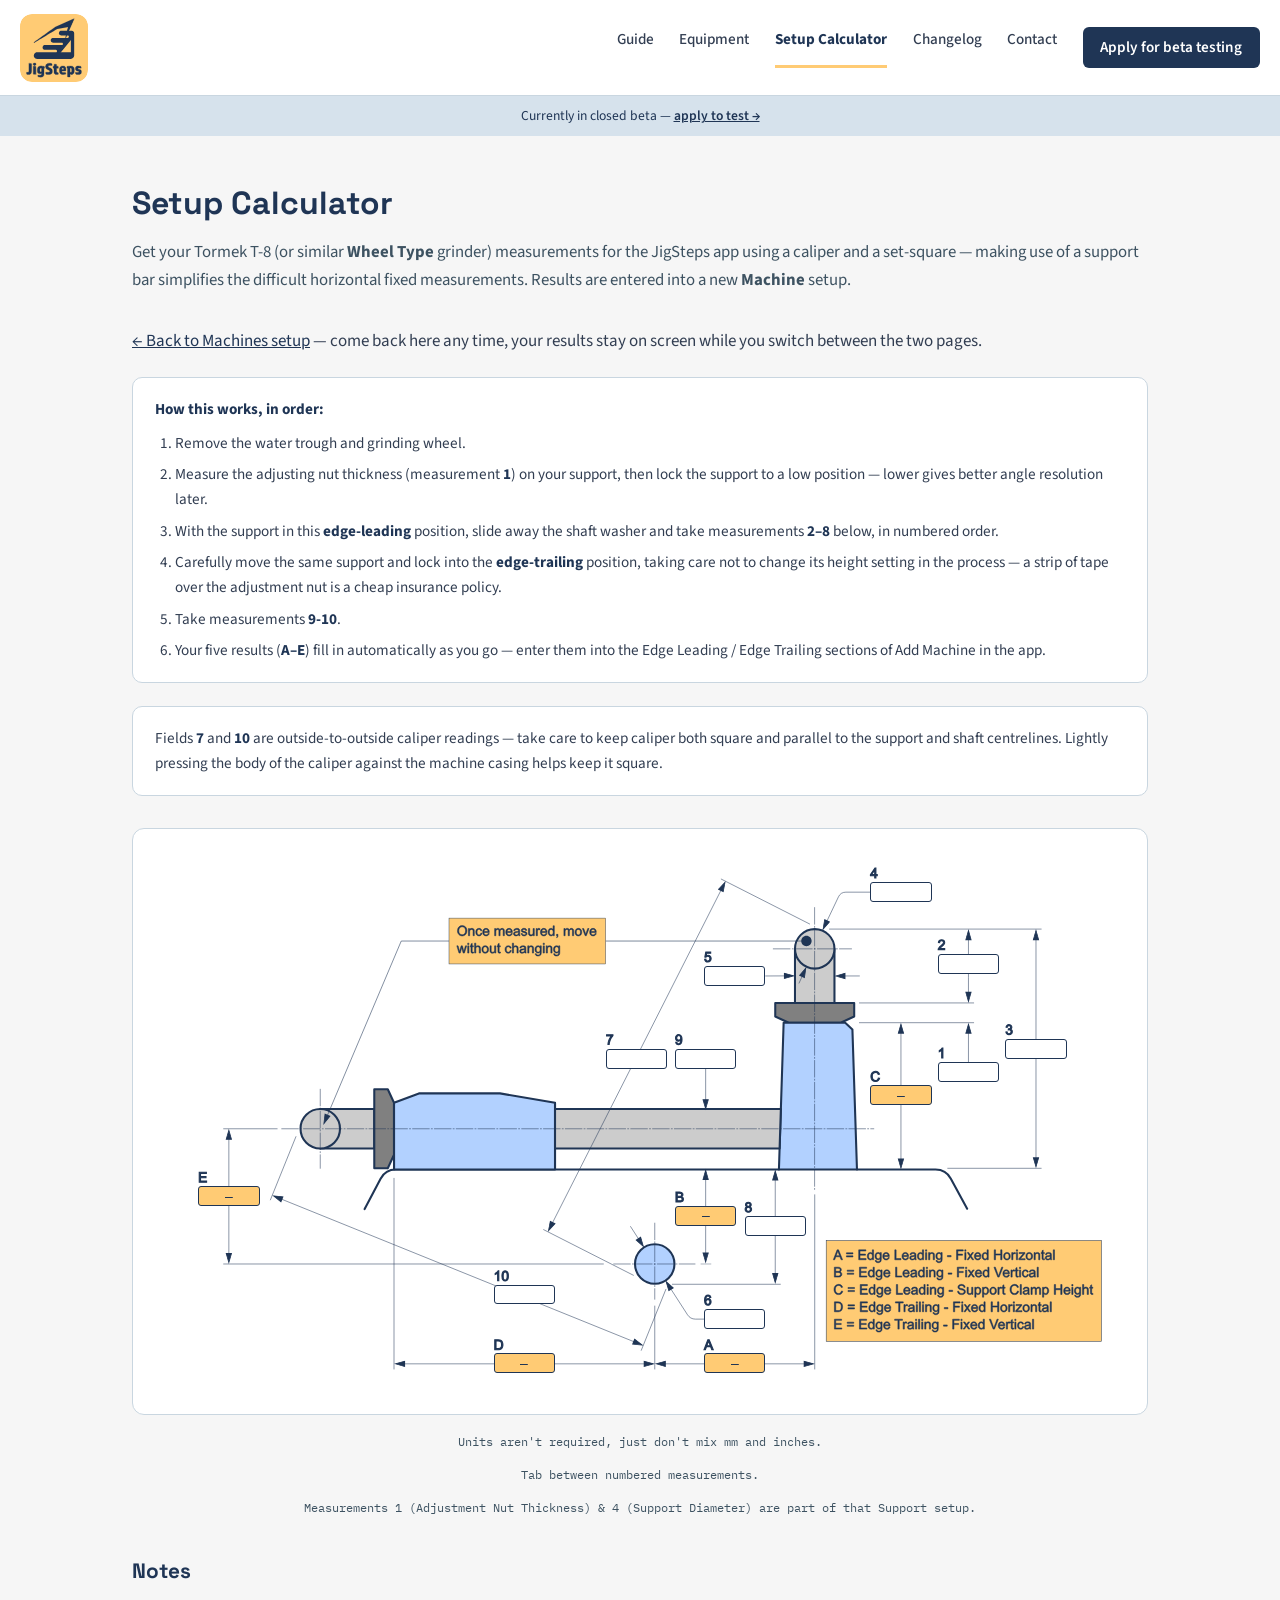
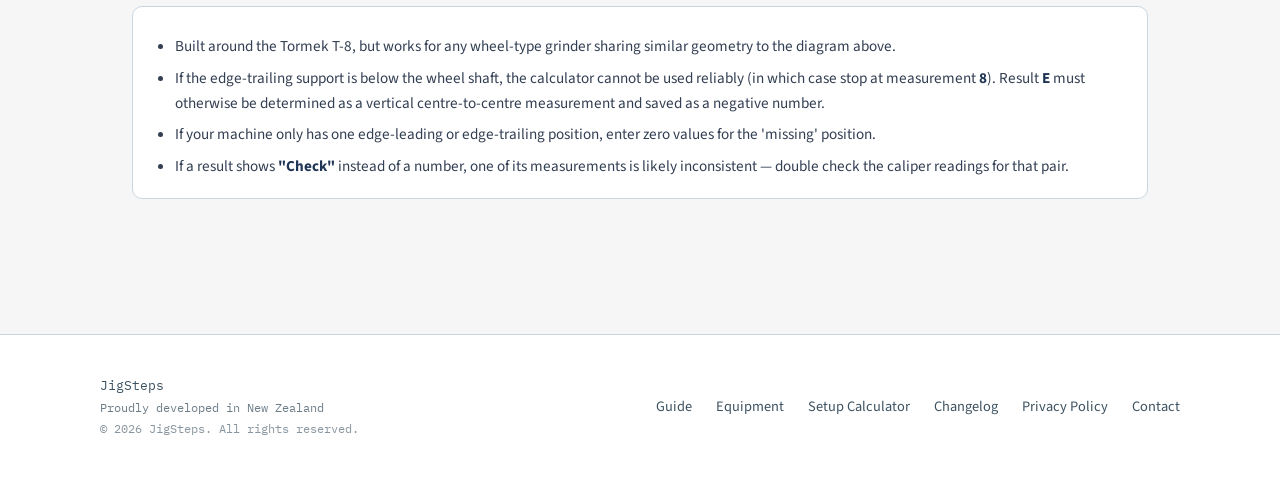
==== calculator.html @ f4c78ab4 "Add files via upload Updated files" ====
<!DOCTYPE html>
<html lang="en">
<head>
<meta charset="UTF-8">
<meta name="viewport" content="width=device-width, initial-scale=1.0">
<title>Setup Calculator — JigSteps</title>
<meta name="description" content="Measure your T-8 or similar grinder once with a caliper, and get exact Add Machine values for JigSteps — no awkward horizontal measurements needed.">
<meta property="og:title" content="Setup Calculator — JigSteps">
<meta property="og:description" content="Measure your T-8 or similar grinder once with a caliper, and get exact Add Machine values for JigSteps — no awkward horizontal measurements needed.">
<meta property="og:image" content="https://jigsteps.app/assets/Logo_Final_Full.svg">
<meta property="og:url" content="https://jigsteps.app/calculator.html">
<meta property="og:type" content="website">
<link rel="preconnect" href="https://fonts.googleapis.com">
<link rel="preconnect" href="https://fonts.gstatic.com" crossorigin>
<link href="https://fonts.googleapis.com/css2?family=Space+Grotesk:wght@500;600;700&family=Source+Sans+3:wght@400;500;600&family=IBM+Plex+Mono:wght@500;600&display=swap" rel="stylesheet">
<style>

  /* ============ TOKENS (matches Home/Guide/Privacy/Changelog/Contact — locked) ============ */
  :root{
    --amber: #FFCB74;
    --navy: #1F3555;
    --paleblue: #D6E2EC;
    --bg: #F6F6F6;
    --ink: #323E52;
    --muted: #3D5261;
    --white: #FFFFFF;
    --line: #C9D6E0;
    --warn-bg: #F7C9C9;
    --warn-ink: #7A1F1F;

    --font-display: 'Space Grotesk', sans-serif;
    --font-body: 'Source Sans 3', sans-serif;
    --font-mono: 'IBM Plex Mono', monospace;

    --measure: 42rem;
  }

  *{ box-sizing: border-box; }
  body{
    margin:0;
    background: var(--bg);
    color: var(--ink);
    font-family: var(--font-body);
    font-size: 17px;
    line-height: 1.65;
    min-height: 100vh;
    display: flex;
    flex-direction: column;
  }

  h1,h2{ font-family: var(--font-display); color: var(--navy); line-height: 1.2; margin: 0; }
  a{ color: var(--navy); }
  img{ max-width:100%; display:block; }

  /* ============ TOP BAR — same shell as Home/Guide/Privacy/Changelog/Contact ============ */
  .topbar{
    position: sticky; top:0; z-index: 20;
    display:flex; align-items:center; gap:.75rem;
    background: var(--white);
    border-bottom: 1px solid var(--line);
    padding: .85rem 1.25rem;
  }
  .logo-mark{ width:68px; height:68px; border-radius:12px; flex: none; display:block; }
  .topbar nav{ margin-left:auto; display:flex; gap:1.6rem; }
  .topbar nav a{ text-decoration:none; color: var(--ink); font-size:.95rem; font-weight:500; }
  .topbar nav a:hover{ color: var(--navy); }

  .topbar nav a.active {
    color: var(--navy);
    font-weight: 700;
    box-shadow: inset 0 -3px 0 var(--amber);
}
  .topbar nav a.cta{
    background: var(--navy); color: var(--white); padding:.5rem 1.1rem;
    border-radius: 6px; font-weight:600;
  }
  @media (max-width:700px){ .topbar nav a:not(.cta){ display:none; } }

  /* ============ BETA STRIP — present site-wide during closed testing ============ */
  .beta-strip{ background: var(--paleblue); color: var(--navy); text-align:center; font-size:.85rem; padding:.55rem 1rem; }
  .beta-strip a{ color: var(--navy); font-weight:600; }

  main{ max-width: 1080px; margin: 0 auto; padding: 3rem 2rem 5rem; flex: 1 0 auto; width: 100%; }

  h1{ font-size: 2rem; margin-bottom: .6rem; }
  .lede{ color: var(--muted); font-size:1.05rem; margin-bottom: 2rem; }

  h2{ font-size: 1.3rem; margin: 2.6rem 0 1rem; }

  .callout{
    background: var(--white); border: 1px solid var(--line);
    border-radius: 10px; padding: 1.2rem 1.4rem; font-size:.95rem; margin: 1.4rem 0;
  }
  .callout strong{ color: var(--navy); }
  .callout ol, .callout ul{ margin: .5rem 0 0; padding-left: 1.2rem; }
  .callout li{ margin-bottom: .4rem; }
  .callout li:last-child{ margin-bottom: 0; }

  /* ============ CALCULATOR DIAGRAM ============ */
  .calc-wrap{
    overflow-x: auto;
    margin: 2rem 0 1rem;
    padding-bottom: .6rem;
    background: var(--white);
    border: 1px solid var(--line);
    border-radius: 12px;
    padding: 1.25rem;
  }
  .calc-diagram{
    position: relative;
    min-width: 880px;
    width: 100%;
    aspect-ratio: 937.6 / 524;
  }
  .calc-diagram img{
    width: 100%; height: 100%;
    display: block;
    user-select: none;
    -webkit-user-drag: none;
    pointer-events: none;
  }
  .calc-field{
    position: absolute;
    box-sizing: border-box;
    border-radius: 3px;
    font-family: var(--font-mono);
    font-size: .8rem;
    text-align: center;
    padding: 0;
  }
  input.calc-field{
    background: var(--white);
    border: 1.3px solid var(--navy);
    color: var(--ink);
  }
  input.calc-field:focus{
    outline: 2px solid var(--amber);
    outline-offset: 1px;
  }
  .calc-field.output{
    background: var(--amber);
    border: 1.3px solid var(--navy);
    color: var(--navy);
    font-weight: 600;
    display: flex;
    align-items: center;
    justify-content: center;
    cursor: default;
  }
  .calc-field.output.warn{
    background: var(--warn-bg);
    color: var(--warn-ink);
    font-size: .68rem;
  }
  .calc-hint{
    font-family: var(--font-mono); font-size:.78rem; color: var(--muted);
    text-align:center; margin-top: .4rem;
  }

  .results-table{
    max-width: var(--measure);
    background: var(--white); border: 1px solid var(--line); border-radius: 12px;
    padding: 1.4rem 1.6rem; margin: 1.4rem 0; font-size: .95rem;
  }
  .results-table table{ width:100%; border-collapse: collapse; }
  .results-table td{ padding: .4rem 0; border-bottom: 1px solid var(--line); }
  .results-table tr:last-child td{ border-bottom: none; }
  .results-table td:first-child{ font-family: var(--font-mono); color: var(--navy); font-weight:600; width: 2rem; }
  .results-table td:last-child{ color: var(--muted); text-align:right; }

  footer{
    border-top: 1px solid var(--line); background: var(--white);
    padding: 2.5rem 2rem; margin-top: 2rem;
  }
  .footer-inner{
    max-width: 1080px; margin: 0 auto; display:flex; justify-content:space-between;
    align-items:center; flex-wrap:wrap; gap: 1rem;
  }
  .footer-links{ display:flex; gap: 1.5rem; }
  .footer-links a{ text-decoration:none; color: var(--muted); font-size:.9rem; }
  .footer-links a:hover{ color: var(--navy); }
  .footer-brand{ font-family: var(--font-mono); font-size:.8rem; color: var(--muted); }
  .footer-tagline{ font-family: var(--font-mono); font-size:.72rem; color: var(--muted); opacity:.75; margin-top:.15rem; }
  .footer-copyright{ font-family: var(--font-mono); font-size:.72rem; color: var(--muted); opacity:.6; margin-top:.15rem; }

</style>
</head>
<body>

<div class="topbar">
  <a href="index.html" style="display:flex; align-items:center; text-decoration:none;">
    <img class="logo-mark" src="assets/Logo_Final_Full.svg" alt="JigSteps logo">
  </a>
  <nav>
    <a href="guide.html">Guide</a>
    <a href="equipment.html">Equipment</a>
    <a href="calculator.html" class="active" aria-current="page">Setup Calculator</a>
    <a href="changelog.html">Changelog</a>
    <a href="contact.html">Contact</a>
    <a href="index.html#beta-apply" class="cta">Apply for beta testing</a>
  </nav>
</div>
<div class="beta-strip">Currently in closed beta — <a href="index.html#beta-apply">apply to test →</a></div>

<main>

  <h1>Setup Calculator</h1>
  <p class="lede">Get your Tormek T-8 (or similar <strong>Wheel Type</strong> grinder) measurements for the JigSteps app using a caliper and a set-square — making use of a support bar simplifies the difficult horizontal fixed measurements. Results are entered into a new <strong>Machine</strong> setup.</p>

  <p><a href="equipment.html#equip-machines">← Back to Machines setup</a> — come back here any time, your results stay on screen while you switch between the two pages.</p>

  <div class="callout">
    <strong>How this works, in order:</strong>
    <ol>
      <li>Remove the water trough and grinding wheel.</li>
      <li>Measure the adjusting nut thickness (measurement <strong>1</strong>) on your support, then lock the support to a low position — lower gives better angle resolution later.</li>
      <li>With the support in this <strong>edge-leading</strong> position, slide away the shaft washer and take measurements <strong>2–8</strong> below, in numbered order.</li>
      <li>Carefully move the same support and lock into the <strong>edge-trailing</strong> position, taking care not to change its height setting in the process — a strip of tape over the adjustment nut is a cheap insurance policy.</li>
      <li>Take measurements <strong>9-10</strong>.</li>
      <li>Your five results (<strong>A–E</strong>) fill in automatically as you go — enter them into the Edge Leading / Edge Trailing sections of Add Machine in the app.</li>
    </ol>
  </div>

  <div class="callout">
    Fields <strong>7</strong> and <strong>10</strong> are outside-to-outside caliper readings — take care to keep caliper both square and parallel to the support and shaft centrelines. Lightly pressing the body of the caliper against the machine casing helps keep it square.
  </div>

  <div class="calc-wrap">
    <div class="calc-diagram" id="calcDiagram">
      <img src="assets/Calculator_1_T8_setup_diagram.svg" alt="T-8 setup calculator diagram, showing 10 numbered measurement points and 5 calculated results" draggable="false">
    </div>
  </div>
  <p class="calc-hint">Units aren't required, just don't mix mm and inches.</p>
  <p class="calc-hint">Tab between numbered measurements.</p>
  <p class="calc-hint">Measurements 1 (Adjustment Nut Thickness) & 4 (Support Diameter) are part of that Support setup.</P>

  <h2>Notes</h2>
  <div class="callout">
    <ul>
      <li>Built around the Tormek T-8, but works for any wheel-type grinder sharing similar geometry to the diagram above.</li>
      <li>If the edge-trailing support is below the wheel shaft, the calculator cannot be used reliably (in which case stop at measurement <strong>8</strong>). Result <strong>E</strong> must otherwise be determined as a vertical centre-to-centre measurement and saved as a negative number.</li>
      <li>If your machine only has one edge-leading or edge-trailing position, enter zero values for the 'missing' position.</li>
      <li>If a result shows <strong>"Check"</strong> instead of a number, one of its measurements is likely inconsistent — double check the caliper readings for that pair.</li>
    </ul>
  </div>

</main>

<footer>
  <div class="footer-inner">
    <div>
      <div class="footer-brand">JigSteps</div>
      <div class="footer-tagline">Proudly developed in New Zealand</div>
      <div class="footer-copyright">© 2026 JigSteps. All rights reserved.</div>
    </div>
    <div class="footer-links">
      <a href="guide.html">Guide</a>
      <a href="equipment.html">Equipment</a>
      <a href="calculator.html">Setup Calculator</a>
      <a href="changelog.html">Changelog</a>
      <a href="privacy.html">Privacy Policy</a>
      <a href="contact.html">Contact</a>
    </div>
  </div>
</footer>

<script>
(function(){
  // Percentage positions, derived from the source SVG's viewBox (937.6 x 524)
  var INPUT_POS = {
    '1':  { left:80.570, top:39.109, w:6.308, h:3.653 },
    '2':  { left:80.570, top:19.227, w:6.308, h:3.653 },
    '3':  { left:87.503, top:34.815, w:6.308, h:3.653 },
    '4':  { left:73.638, top: 6.094, w:6.308, h:3.653 },
    '5':  { left:56.573, top:21.469, w:6.308, h:3.653 },
    '6':  { left:56.573, top:84.434, w:6.308, h:3.653 },
    '7':  { left:46.499, top:36.641, w:6.308, h:3.653 },
    '8':  { left:60.733, top:67.401, w:6.308, h:3.653 },
    '9':  { left:53.587, top:36.646, w:6.308, h:3.653 },
    '10': { left:34.975, top:79.998, w:6.308, h:3.636 }
  };
  var OUTPUT_POS = {
    'A': { left:56.573, top:92.639, w:6.308, h:3.653 },
    'B': { left:53.587, top:65.540, w:6.308, h:3.653 },
    'C': { left:73.638, top:43.404, w:6.308, h:3.653 },
    'D': { left:34.975, top:92.639, w:6.308, h:3.653 },
    'E': { left: 4.632, top:61.915, w:6.308, h:3.653 }
  };
  var INPUT_LABELS = {
    '1':'Measurement 1',
    '2':'Measurement 2',
    '3':'Measurement 3',
    '4':'Measurement 4 — diameter of support top bar',
    '5':'Measurement 5 — diameter of support leg',
    '6':'Measurement 6 — diameter of grinding wheel shaft / spindle',
    '7':'Measurement 7 — outside-to-outside, shaft to support top bar, edge-leading position',
    '8':'Measurement 8 — top of machine to underside of shaft / spindle',
    '9':'Measurement 9 — top of machine to top of support leg, edge-trailing position',
    '10':'Measurement 10 — outside-to-outside, shaft to support top bar, edge-trailing position'
  };
  var OUTPUT_LABELS = {
    'A':'Result A — Edge Leading, Fixed Horizontal',
    'B':'Result B — Edge Leading, Fixed Vertical',
    'C':'Result C — Edge Leading, Support Clamp Height',
    'D':'Result D — Edge Trailing, Fixed Horizontal',
    'E':'Result E — Edge Trailing, Fixed Vertical'
  };

  var diagram = document.getElementById('calcDiagram');
  var inputEls = {};
  var outputEls = {};

  // Persist measurements across page navigation (e.g. hopping to Equipment
  // and back) so nothing typed here is lost. Same-device convenience only -
  // not tracking, nothing sent anywhere. Wrapped in try/catch since some
  // browsers (private/incognito modes) can throw on localStorage access.
  var STORAGE_PREFIX = 'jigsteps-t8-calc-';

  function loadSaved(key){
    try { return localStorage.getItem(STORAGE_PREFIX + key); }
    catch (e) { return null; }
  }

  function saveValue(key, value){
    try { localStorage.setItem(STORAGE_PREFIX + key, value); }
    catch (e) { /* ignore - storage unavailable, calculator still works */ }
  }

  function place(el, pos){
    el.style.left = pos.left + '%';
    el.style.top = pos.top + '%';
    el.style.width = pos.w + '%';
    el.style.height = pos.h + '%';
  }

  Object.keys(INPUT_POS).forEach(function(key){
    var el = document.createElement('input');
    el.type = 'text';
    el.inputMode = 'decimal';
    el.autocomplete = 'off';
    el.spellcheck = false;
    el.maxLength = 7;
    el.className = 'calc-field';
    el.setAttribute('aria-label', INPUT_LABELS[key]);
    el.title = INPUT_LABELS[key];
    place(el, INPUT_POS[key]);
    var saved = loadSaved(key);
    if (saved !== null) el.value = saved;
    el.addEventListener('input', function(){
      sanitize(el);
      saveValue(key, el.value);
      calculate();
    });
    diagram.appendChild(el);
    inputEls[key] = el;
  });

  Object.keys(OUTPUT_POS).forEach(function(key){
    var el = document.createElement('div');
    el.className = 'calc-field output';
    el.textContent = '—';
    el.setAttribute('role', 'status');
    el.setAttribute('aria-label', OUTPUT_LABELS[key]);
    el.title = OUTPUT_LABELS[key];
    place(el, OUTPUT_POS[key]);
    diagram.appendChild(el);
    outputEls[key] = el;
  });

  function sanitize(el){
    var v = el.value.replace(/[^0-9.]/g, '');
    var parts = v.split('.');
    if (parts.length > 2) v = parts[0] + '.' + parts.slice(1).join('');
    el.value = v;
  }

  function num(key){
    var v = parseFloat(inputEls[key].value);
    return isNaN(v) ? null : v;
  }

  function setOutput(key, value, warn){
    var el = outputEls[key];
    if (value === null || isNaN(value)){
      el.textContent = warn ? 'Check' : '—';
      el.classList.toggle('warn', !!warn);
    } else {
      el.textContent = value.toFixed(3);
      el.classList.remove('warn');
    }
  }

  function calculate(){
    var f = {};
    for (var i = 1; i <= 10; i++) f[i] = num(String(i));

    var C = (f[3] !== null && f[2] !== null && f[1] !== null) ? (f[3] - f[2] - f[1]) : null;
    setOutput('C', C);

    var B = (f[8] !== null && f[6] !== null) ? (f[8] - f[6] / 2) : null;
    setOutput('B', B);

    var E = (B !== null && f[9] !== null && f[5] !== null) ? (B + f[9] - f[5] / 2) : null;
    setOutput('E', E);

    var A = null, aWarn = false;
    if (f[7] !== null && f[4] !== null && f[6] !== null && B !== null && f[3] !== null){
      var t1 = f[7] - f[4] / 2 - f[6] / 2;
      var t2 = B + f[3] - f[4] / 2;
      var inside = t1 * t1 - t2 * t2;
      if (inside < 0){ A = null; aWarn = true; } else { A = Math.sqrt(inside); }
    }
    setOutput('A', A, aWarn);

    var D = null, dWarn = false;
    if (f[10] !== null && f[4] !== null && f[6] !== null && E !== null && f[2] !== null && f[1] !== null){
      var t3 = f[10] - f[4] / 2 - f[6] / 2;
      var inside2 = t3 * t3 - E * E;
      if (inside2 < 0){ D = null; dWarn = true; } else { D = Math.sqrt(inside2) - f[2] - f[1] + f[4] / 2; }
    }
    setOutput('D', D, dWarn);
  }

  calculate();
})();
</script>

</body>
</html>
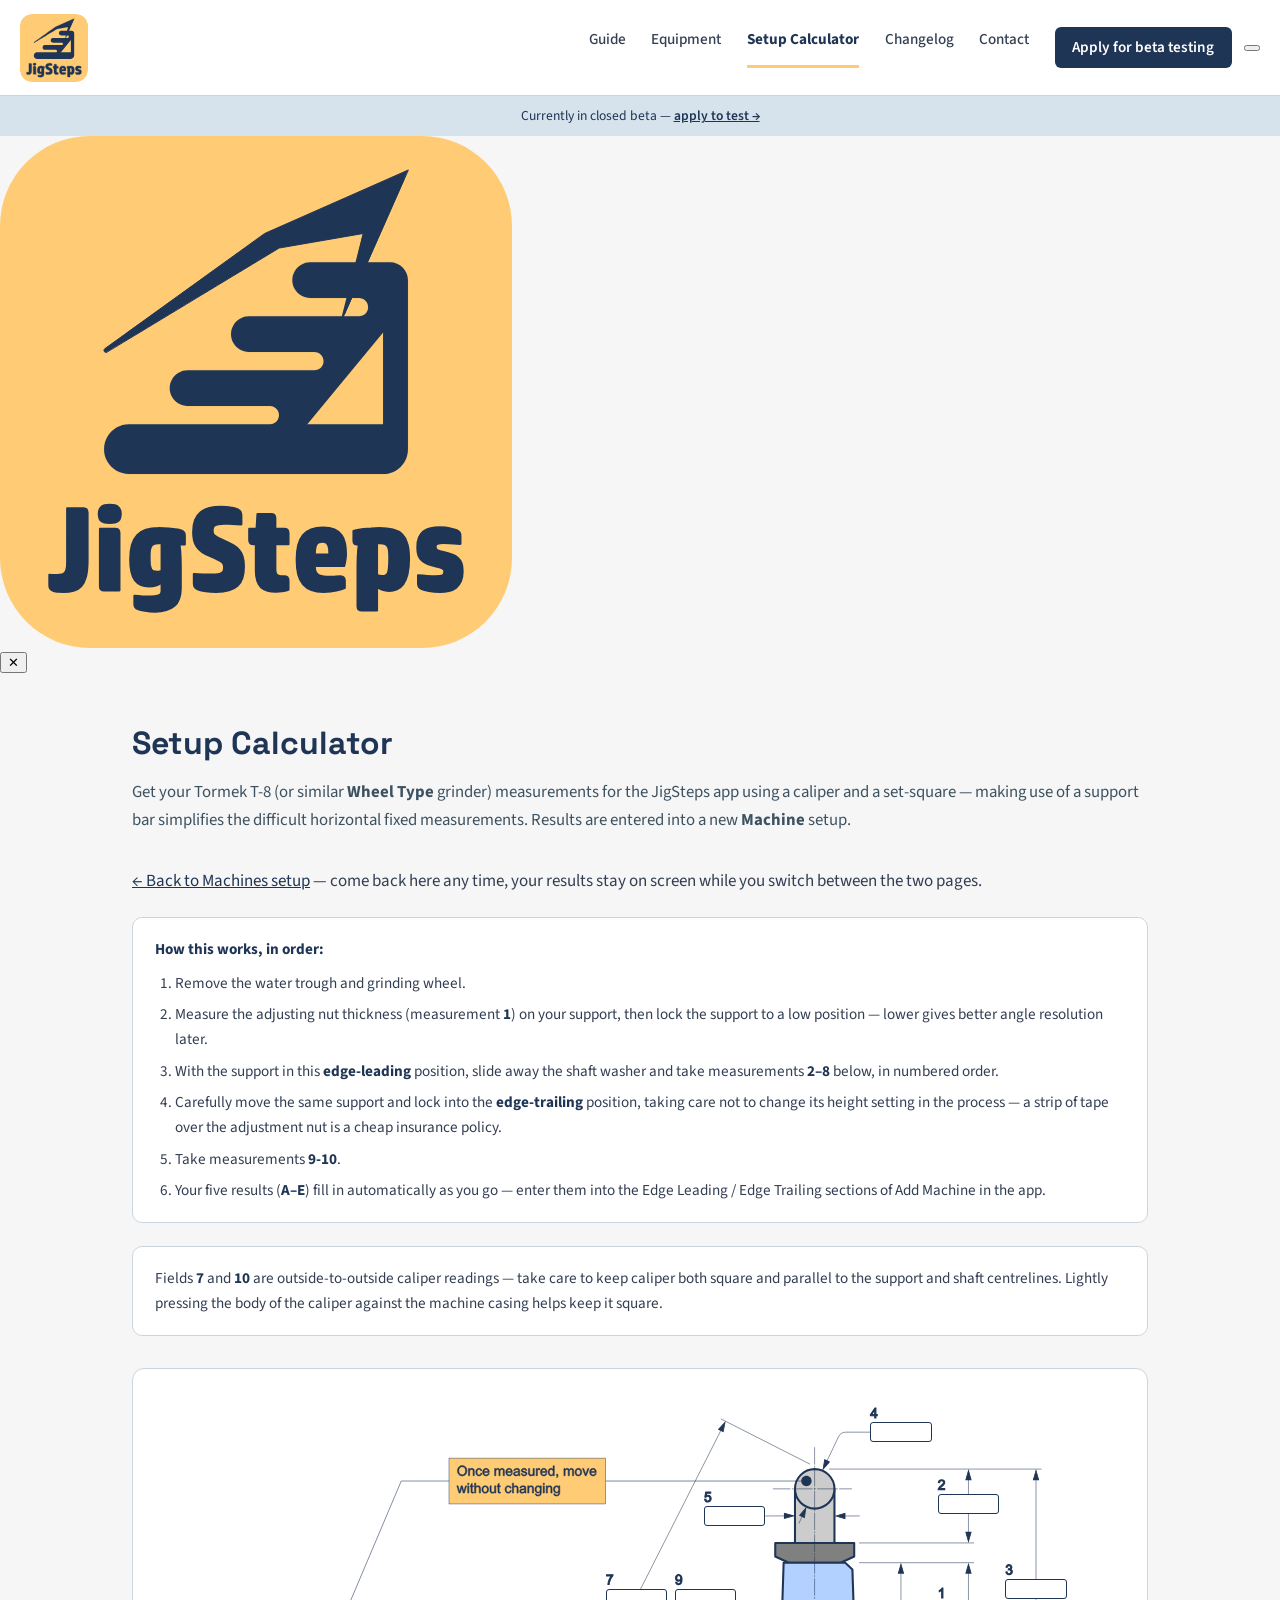
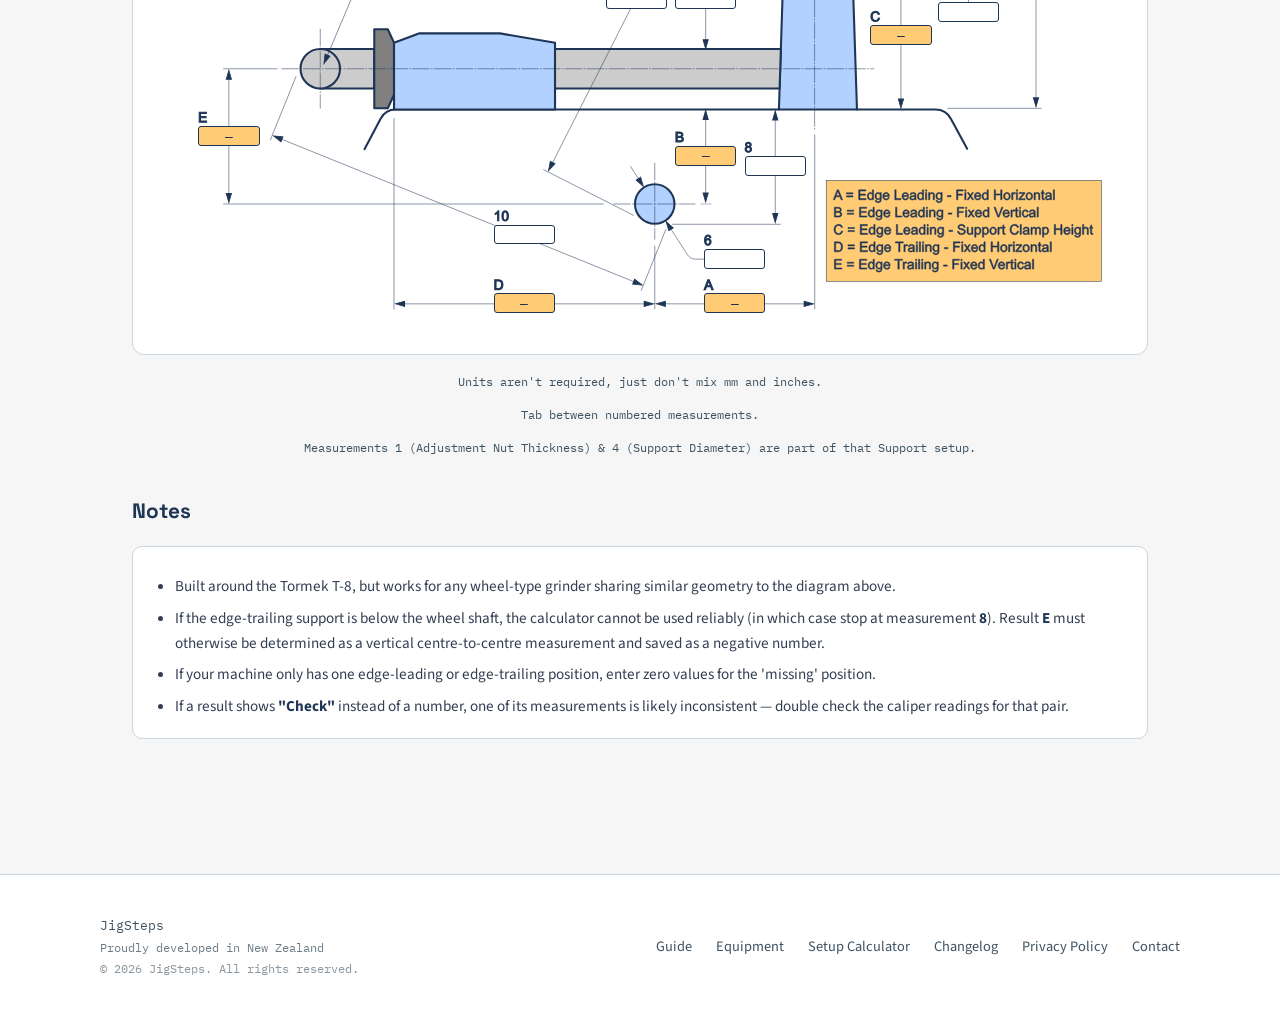
==== commit 3cf2b3d9: "Mobile deployment upgrade" ====
--- a/calculator.html
+++ b/calculator.html
@@ -2,7 +2,7 @@
 <html lang="en">
 <head>
 <meta charset="UTF-8">
-<meta name="viewport" content="width=device-width, initial-scale=1.0">
+<meta name="viewport" content="width=device-width, initial-scale=1.0, viewport-fit=cover">
 <title>Setup Calculator — JigSteps</title>
 <meta name="description" content="Measure your T-8 or similar grinder once with a caliper, and get exact Add Machine values for JigSteps — no awkward horizontal measurements needed.">
 <meta property="og:title" content="Setup Calculator — JigSteps">
@@ -168,6 +168,88 @@
   .results-table td:first-child{ font-family: var(--font-mono); color: var(--navy); font-weight:600; width: 2rem; }
   .results-table td:last-child{ color: var(--muted); text-align:right; }
 
+  /* ============ MOBILE: TAP-TO-EXPAND DIAGRAM ============
+     The inline calculator above is designed around ~880px of width
+     and touch targets sized for a mouse — usable on a phone once
+     you're scrolling/pinch-zooming it, but not something you'd want
+     to be dropped straight into. Below 700px we show a plain
+     thumbnail instead, and open the real (same, still-interactive)
+     diagram full-screen when it's tapped. */
+  .calc-thumb{
+    display: none;
+    width: 100%;
+    border: none;
+    padding: 0;
+    background: none;
+    cursor: pointer;
+    text-align: left;
+    margin: 2rem 0 1rem;
+    -webkit-tap-highlight-color: transparent;
+  }
+  .calc-thumb-frame{
+    position: relative;
+    display: block;
+    border: 1px solid var(--line);
+    border-radius: 12px;
+    overflow: hidden;
+    background: var(--white);
+  }
+  .calc-thumb-frame img{
+    width: 100%; display: block; pointer-events: none;
+  }
+  .calc-thumb-hint{
+    position: absolute; inset: auto 0 0 0;
+    display: flex; align-items: center; justify-content: center; gap: .5rem;
+    padding: .8rem .75rem;
+    background: linear-gradient(to top, rgba(31,53,85,.85), rgba(31,53,85,0));
+    color: var(--white);
+    font-family: var(--font-mono); font-size: .82rem;
+  }
+  .calc-modal-close{ display: none; }
+  .calc-modal-hint{ display: none; }
+
+  @media (max-width: 700px){
+    .calc-thumb{ display: block; }
+    .calc-wrap{ display: none; }
+
+    .calc-wrap.is-modal-open{
+      display: block;
+      position: fixed;
+      inset: 0;
+      z-index: 95;
+      margin: 0;
+      border: none;
+      border-radius: 0;
+      padding: 3.5rem 1rem 1.5rem;
+      overflow: auto;
+      -webkit-overflow-scrolling: touch;
+    }
+
+    .calc-modal-close{
+      display: flex;
+      position: fixed;
+      top: .85rem; right: .85rem;
+      z-index: 96;
+      width: 40px; height: 40px;
+      align-items: center; justify-content: center;
+      border: none; border-radius: 8px;
+      background: var(--navy); color: var(--white);
+      font-size: 1.1rem;
+      cursor: pointer;
+    }
+
+    .calc-modal-hint{
+      display: block;
+      position: fixed;
+      top: .95rem; left: 1rem;
+      z-index: 96;
+      font-family: var(--font-mono); font-size: .78rem;
+      color: var(--muted);
+    }
+
+    body.calc-modal-open{ overflow: hidden; }
+  }
+
   footer{
     border-top: 1px solid var(--line); background: var(--white);
     padding: 2.5rem 2rem; margin-top: 2rem;
@@ -184,6 +266,7 @@
   .footer-copyright{ font-family: var(--font-mono); font-size:.72rem; color: var(--muted); opacity:.6; margin-top:.15rem; }
 
 </style>
+<link rel="stylesheet" href="assets/nav.css">
 </head>
 <body>
 
@@ -199,8 +282,21 @@
     <a href="contact.html">Contact</a>
     <a href="index.html#beta-apply" class="cta">Apply for beta testing</a>
   </nav>
+  <button type="button" class="nav-toggle" id="navToggle" aria-expanded="false" aria-controls="navDrawer" aria-label="Open menu">
+    <span></span><span></span><span></span>
+  </button>
 </div>
 <div class="beta-strip">Currently in closed beta — <a href="index.html#beta-apply">apply to test →</a></div>
+
+<div class="nav-scrim" id="navScrim" hidden></div>
+<div class="nav-drawer" id="navDrawer" aria-hidden="true">
+  <div class="nav-drawer-head">
+    <img class="nav-drawer-logo" src="assets/Logo_Final_Full.svg" alt="">
+    <button type="button" class="nav-drawer-close" id="navClose" aria-label="Close menu">✕</button>
+  </div>
+  <div class="nav-drawer-links"></div>
+  <div class="nav-drawer-toc" id="navDrawerToc" hidden></div>
+</div>
 
 <main>
 
@@ -225,7 +321,16 @@
     Fields <strong>7</strong> and <strong>10</strong> are outside-to-outside caliper readings — take care to keep caliper both square and parallel to the support and shaft centrelines. Lightly pressing the body of the caliper against the machine casing helps keep it square.
   </div>
 
-  <div class="calc-wrap">
+  <button type="button" class="calc-thumb" id="calcThumbOpen" aria-haspopup="dialog" aria-controls="calcWrap">
+    <span class="calc-thumb-frame">
+      <img src="assets/Calculator_1_T8_setup_diagram.svg" alt="T-8 setup calculator diagram — tap to open the interactive version" draggable="false">
+      <span class="calc-thumb-hint">⤢ Tap to open the interactive diagram</span>
+    </span>
+  </button>
+
+  <div class="calc-wrap" id="calcWrap">
+    <span class="calc-modal-hint">Pinch to zoom, drag to pan</span>
+    <button type="button" class="calc-modal-close" id="calcModalClose" aria-label="Close diagram">✕</button>
     <div class="calc-diagram" id="calcDiagram">
       <img src="assets/Calculator_1_T8_setup_diagram.svg" alt="T-8 setup calculator diagram, showing 10 numbered measurement points and 5 calculated results" draggable="false">
     </div>
@@ -263,6 +368,8 @@
     </div>
   </div>
 </footer>
+
+<script src="assets/nav.js"></script>
 
 <script>
 (function(){
@@ -425,5 +532,35 @@
 })();
 </script>
 
+<script>
+(function(){
+  var thumbBtn = document.getElementById('calcThumbOpen');
+  var wrap = document.getElementById('calcWrap');
+  var closeBtn = document.getElementById('calcModalClose');
+  if (!thumbBtn || !wrap || !closeBtn) return;
+
+  function onKeydown(e){
+    if (e.key === 'Escape') closeModal();
+  }
+
+  function openModal(){
+    wrap.classList.add('is-modal-open');
+    document.body.classList.add('calc-modal-open');
+    document.addEventListener('keydown', onKeydown);
+    closeBtn.focus();
+  }
+
+  function closeModal(){
+    wrap.classList.remove('is-modal-open');
+    document.body.classList.remove('calc-modal-open');
+    document.removeEventListener('keydown', onKeydown);
+    thumbBtn.focus();
+  }
+
+  thumbBtn.addEventListener('click', openModal);
+  closeBtn.addEventListener('click', closeModal);
+})();
+</script>
+
 </body>
 </html>
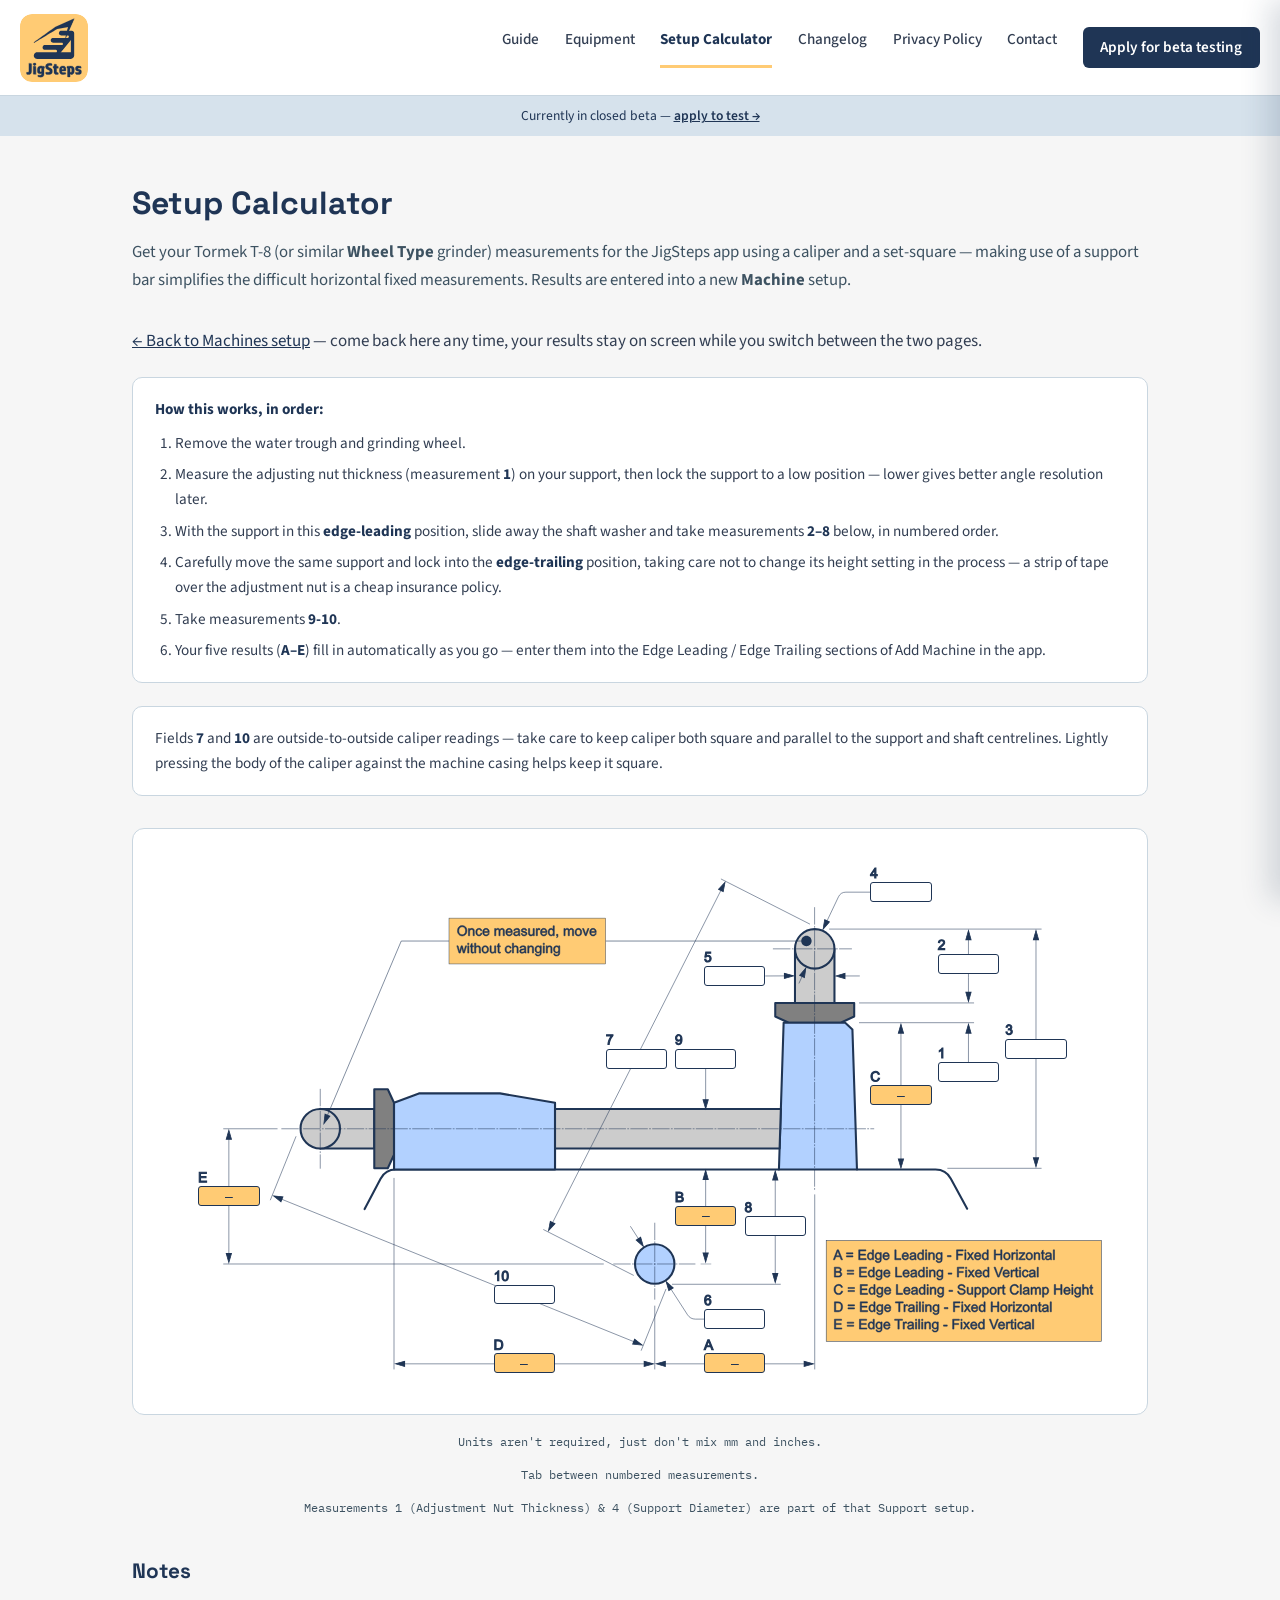
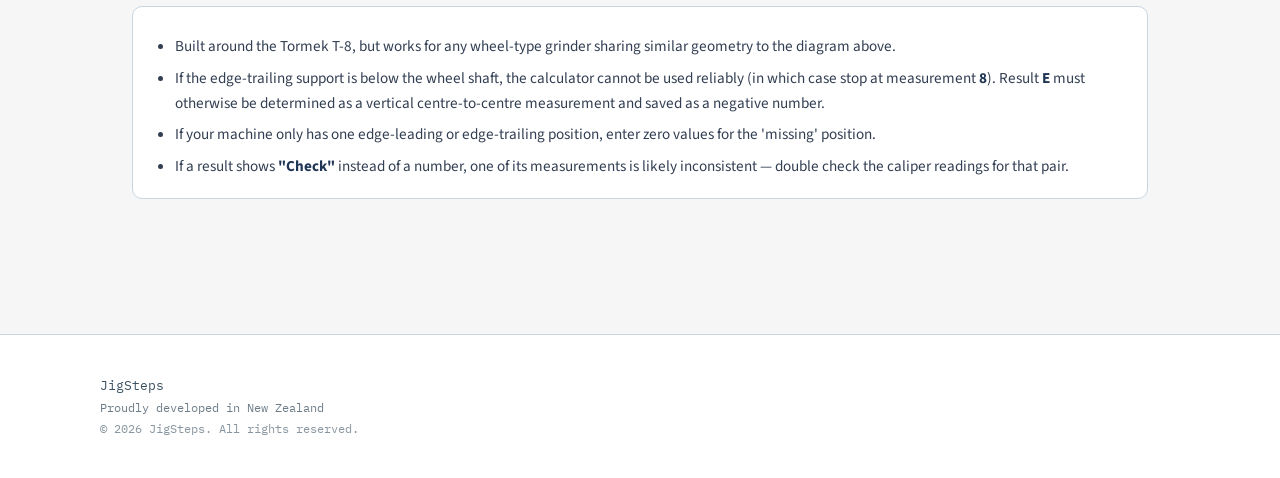
==== commit fa419b48: "Latest updates" ====
--- a/calculator.html
+++ b/calculator.html
@@ -2,7 +2,7 @@
 <html lang="en">
 <head>
 <meta charset="UTF-8">
-<meta name="viewport" content="width=device-width, initial-scale=1.0, viewport-fit=cover">
+<meta name="viewport" content="width=device-width, initial-scale=1.0, minimum-scale=1.0, viewport-fit=cover">
 <title>Setup Calculator — JigSteps</title>
 <meta name="description" content="Measure your T-8 or similar grinder once with a caliper, and get exact Add Machine values for JigSteps — no awkward horizontal measurements needed.">
 <meta property="og:title" content="Setup Calculator — JigSteps">
@@ -258,9 +258,6 @@
     max-width: 1080px; margin: 0 auto; display:flex; justify-content:space-between;
     align-items:center; flex-wrap:wrap; gap: 1rem;
   }
-  .footer-links{ display:flex; gap: 1.5rem; }
-  .footer-links a{ text-decoration:none; color: var(--muted); font-size:.9rem; }
-  .footer-links a:hover{ color: var(--navy); }
   .footer-brand{ font-family: var(--font-mono); font-size:.8rem; color: var(--muted); }
   .footer-tagline{ font-family: var(--font-mono); font-size:.72rem; color: var(--muted); opacity:.75; margin-top:.15rem; }
   .footer-copyright{ font-family: var(--font-mono); font-size:.72rem; color: var(--muted); opacity:.6; margin-top:.15rem; }
@@ -279,8 +276,9 @@
     <a href="equipment.html">Equipment</a>
     <a href="calculator.html" class="active" aria-current="page">Setup Calculator</a>
     <a href="changelog.html">Changelog</a>
+    <a href="privacy.html">Privacy Policy</a>
     <a href="contact.html">Contact</a>
-    <a href="index.html#beta-apply" class="cta">Apply for beta testing</a>
+    <a href="index.html#beta-apply" class="cta">Apply&nbsp;for beta&nbsp;testing</a>
   </nav>
   <button type="button" class="nav-toggle" id="navToggle" aria-expanded="false" aria-controls="navDrawer" aria-label="Open menu">
     <span></span><span></span><span></span>
@@ -357,14 +355,6 @@
       <div class="footer-brand">JigSteps</div>
       <div class="footer-tagline">Proudly developed in New Zealand</div>
       <div class="footer-copyright">© 2026 JigSteps. All rights reserved.</div>
-    </div>
-    <div class="footer-links">
-      <a href="guide.html">Guide</a>
-      <a href="equipment.html">Equipment</a>
-      <a href="calculator.html">Setup Calculator</a>
-      <a href="changelog.html">Changelog</a>
-      <a href="privacy.html">Privacy Policy</a>
-      <a href="contact.html">Contact</a>
     </div>
   </div>
 </footer>
@@ -543,10 +533,44 @@
     if (e.key === 'Escape') closeModal();
   }
 
+  // Fullscreen API support varies by browser (Android Chrome/Firefox
+  // support it well on an arbitrary element; iOS Safari largely
+  // doesn't) — so this is a "nice to have on top of" the fixed-overlay
+  // approach, never something the modal depends on. Every call is
+  // feature-detected and wrapped so a browser with no support just
+  // quietly skips straight to the plain full-viewport overlay.
+  function requestFs(el){
+    var fn = el.requestFullscreen || el.webkitRequestFullscreen;
+    if (!fn) return;
+    try {
+      var result = fn.call(el);
+      if (result && typeof result.catch === 'function') result.catch(function(){});
+    } catch (e) { /* ignore — modal still works without true fullscreen */ }
+  }
+
+  function exitFs(){
+    var isFs = document.fullscreenElement || document.webkitFullscreenElement;
+    var fn = document.exitFullscreen || document.webkitExitFullscreen;
+    if (!isFs || !fn) return;
+    try {
+      var result = fn.call(document);
+      if (result && typeof result.catch === 'function') result.catch(function(){});
+    } catch (e) { /* ignore */ }
+  }
+
+  function onFullscreenChange(){
+    var isFs = document.fullscreenElement || document.webkitFullscreenElement;
+    // Covers the user exiting fullscreen their own way (back gesture,
+    // browser's own exit control) instead of tapping our close button —
+    // keep the modal state in sync either way.
+    if (!isFs && wrap.classList.contains('is-modal-open')) closeModal();
+  }
+
   function openModal(){
     wrap.classList.add('is-modal-open');
     document.body.classList.add('calc-modal-open');
     document.addEventListener('keydown', onKeydown);
+    requestFs(wrap);
     closeBtn.focus();
   }
 
@@ -554,8 +578,12 @@
     wrap.classList.remove('is-modal-open');
     document.body.classList.remove('calc-modal-open');
     document.removeEventListener('keydown', onKeydown);
+    exitFs();
     thumbBtn.focus();
   }
+
+  document.addEventListener('fullscreenchange', onFullscreenChange);
+  document.addEventListener('webkitfullscreenchange', onFullscreenChange);
 
   thumbBtn.addEventListener('click', openModal);
   closeBtn.addEventListener('click', closeModal);
--- a/assets/nav.css
+++ b/assets/nav.css
@@ -0,0 +1,177 @@
+/* ============================================================
+   JigSteps — shared mobile navigation (hamburger + side drawer)
+   Loaded on every page, after that page's own <style> block, so
+   these rules win the cascade on anything they touch.
+   ============================================================ */
+
+/* Safety net: nothing on the page should ever be able to force a
+   sideways scroll of the whole document. Anything that legitimately
+   needs its own horizontal scroll (e.g. the calculator diagram) keeps
+   working, because it scrolls inside its own container, not the page.
+   Deliberately on <html> only, NOT <body>: the root element gets a
+   special "propagate to the viewport" treatment for overflow, so this
+   clips sideways scroll without creating a real scroll box. Adding
+   the same rule to <body> forces the browser to also give it a
+   resolved overflow-y (per the CSS overflow spec, once one axis is
+   non-visible the other can't stay 'visible'), which turns <body>
+   into a second, competing scroll container — and that's exactly
+   what breaks position:sticky elements sized with 100vh (like
+   Equipment/Guide's contents sidebar) and any scroll-position JS
+   that reads window.scrollY expecting the viewport itself to scroll. */
+html{ overflow-x: hidden; }
+
+/* Give the footer breathing room above a phone's home-indicator /
+   gesture bar. Falls back to the page's own bottom padding on
+   devices/browsers that don't report a safe-area inset. */
+footer{
+  padding-bottom: max(2.5rem, calc(env(safe-area-inset-bottom) + 1.2rem));
+}
+
+/* ---------------- Hamburger button ---------------- */
+.nav-toggle{
+  display: none;
+  flex: none;
+  width: 40px;
+  height: 40px;
+  align-items: center;
+  justify-content: center;
+  flex-direction: column;
+  gap: 5px;
+  padding: 0;
+  border: none;
+  border-radius: 8px;
+  background: transparent;
+  cursor: pointer;
+  -webkit-tap-highlight-color: transparent;
+}
+.nav-toggle:hover,
+.nav-toggle:focus-visible{ background: var(--paleblue); }
+.nav-toggle span{
+  display: block;
+  width: 22px;
+  height: 2px;
+  border-radius: 2px;
+  background: var(--navy);
+}
+@media (max-width: 700px){
+  .nav-toggle{ display: inline-flex; }
+}
+
+/* ---------------- Backdrop ---------------- */
+.nav-scrim{
+  position: fixed;
+  inset: 0;
+  background: rgba(31, 53, 85, .45);
+  z-index: 90;
+  opacity: 0;
+  pointer-events: none;
+  transition: opacity .22s ease;
+}
+.nav-scrim.is-open{
+  opacity: 1;
+  pointer-events: auto;
+}
+
+/* ---------------- Drawer ---------------- */
+.nav-drawer{
+  position: fixed;
+  top: 0;
+  right: 0;
+  bottom: 0;
+  width: min(84vw, 340px);
+  background: var(--white);
+  z-index: 91;
+  box-shadow: -10px 0 28px rgba(31, 53, 85, .18);
+  transform: translateX(100%);
+  transition: transform .24s ease;
+  display: flex;
+  flex-direction: column;
+  overflow-y: auto;
+  -webkit-overflow-scrolling: touch;
+}
+.nav-drawer.is-open{ transform: translateX(0); }
+
+.nav-drawer-head{
+  display: flex;
+  align-items: center;
+  justify-content: space-between;
+  flex: none;
+  padding: 1rem 1.1rem;
+  border-bottom: 1px solid var(--line);
+}
+.nav-drawer-logo{ width: 40px; height: 40px; border-radius: 9px; display: block; }
+.nav-drawer-close{
+  width: 36px;
+  height: 36px;
+  border: none;
+  border-radius: 8px;
+  background: var(--paleblue);
+  color: var(--navy);
+  font-size: 1.05rem;
+  line-height: 1;
+  cursor: pointer;
+  -webkit-tap-highlight-color: transparent;
+}
+
+/* The real <nav> from the top bar gets cloned in here by nav.js,
+   so every link, and the active-page highlight, always matches
+   what's already correct in the page's own top bar. */
+.nav-drawer-links{ padding: .6rem 1rem; }
+.nav-drawer-links nav{ display: flex; flex-direction: column; }
+.nav-drawer-links nav a{
+  display: block;
+  text-decoration: none;
+  color: var(--ink);
+  font-family: var(--font-body);
+  font-weight: 500;
+  font-size: 1.02rem;
+  padding: .9rem .4rem;
+  border-bottom: 1px solid var(--line);
+}
+.nav-drawer-links nav a:last-of-type{ border-bottom: none; }
+.nav-drawer-links nav a.active{ color: var(--navy); font-weight: 700; }
+.nav-drawer-links nav a.cta{
+  order: -1;
+  display: block;
+  text-align: center;
+  background: var(--navy);
+  color: var(--white);
+  border-radius: 8px;
+  border-bottom: none;
+  margin-bottom: .6rem;
+  font-weight: 600;
+}
+
+/* "On this page" section — only populated (and shown) on pages
+   that have their own in-page contents sidebar, e.g. Equipment/Guide. */
+.nav-drawer-toc{
+  padding: 0 1rem 1.4rem;
+  border-top: 1px solid var(--line);
+}
+.nav-drawer-toc-label{
+  font-family: var(--font-mono);
+  font-size: .72rem;
+  letter-spacing: .06em;
+  text-transform: uppercase;
+  color: var(--muted);
+  padding: 1rem .4rem .3rem;
+}
+.nav-drawer-toc .part{ margin-bottom: .2rem; }
+.nav-drawer-toc .part-label{
+  font-family: var(--font-mono);
+  font-size: .68rem;
+  letter-spacing: .05em;
+  text-transform: uppercase;
+  color: var(--muted);
+  padding: .7rem .4rem .1rem;
+}
+.nav-drawer-toc a{
+  display: block;
+  text-decoration: none;
+  color: var(--ink);
+  font-size: .92rem;
+  padding: .45rem .4rem .45rem 1rem;
+}
+
+/* Lock the page behind the drawer while it's open */
+body.nav-open{ overflow-y: hidden; }
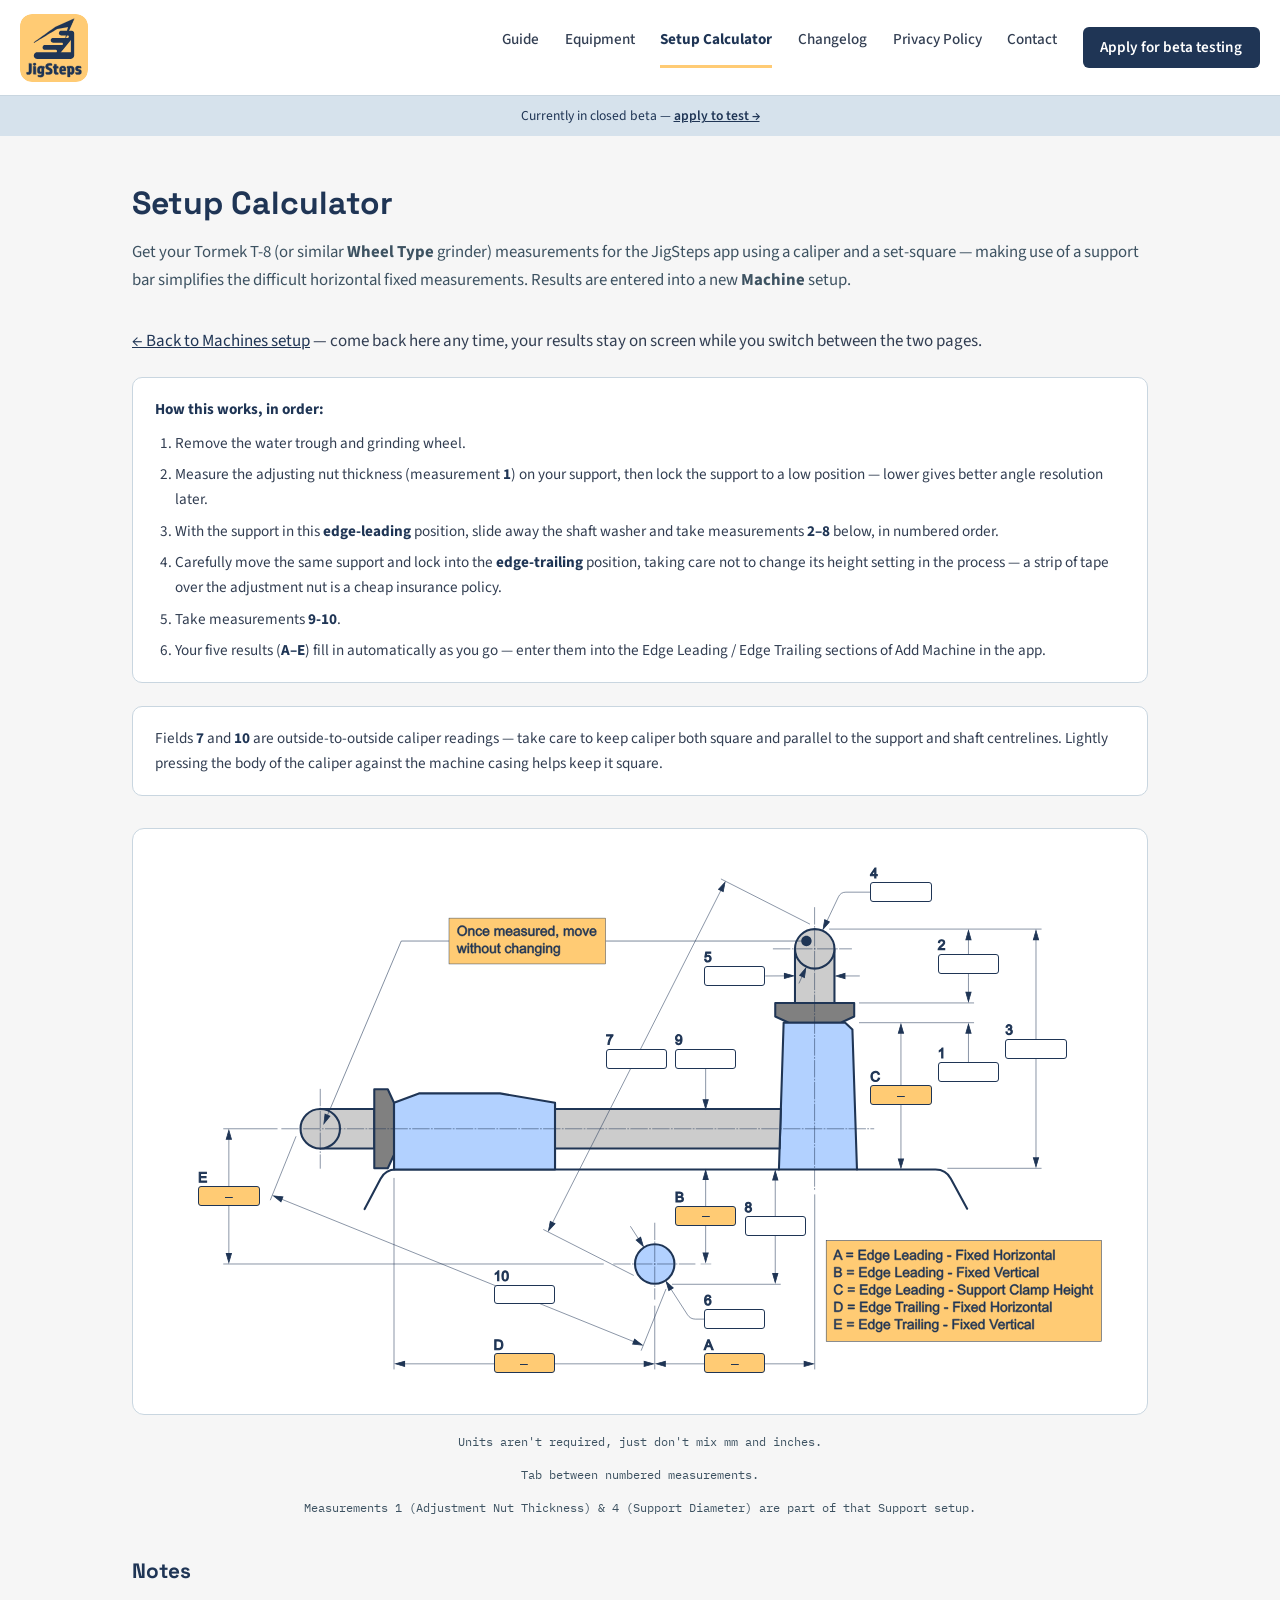
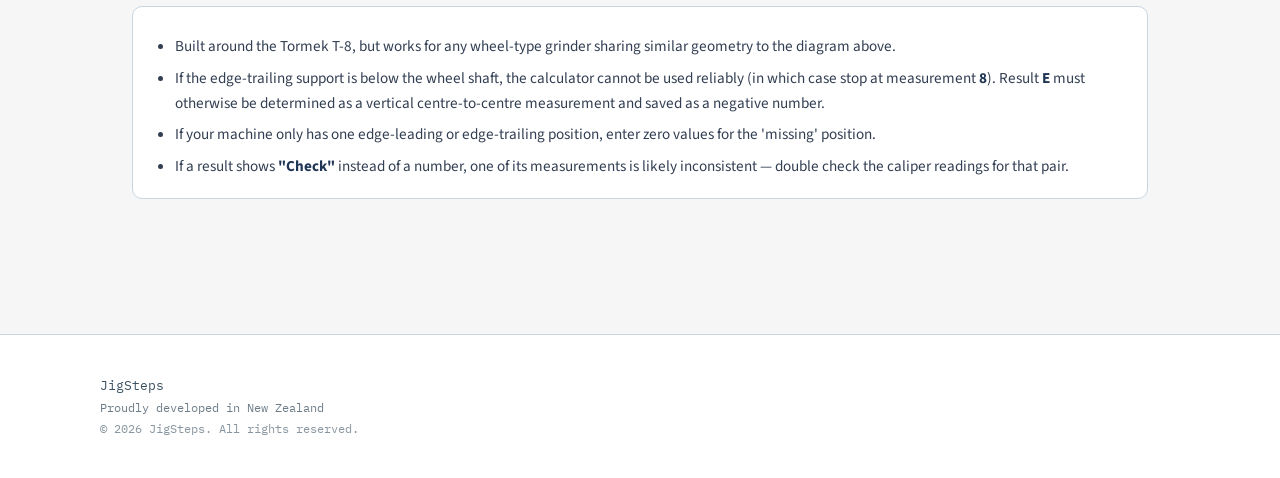
==== commit ebc3c549: "Guide and Equipment Nav improved for mobile site" ====
--- a/calculator.html
+++ b/calculator.html
@@ -293,7 +293,6 @@
     <button type="button" class="nav-drawer-close" id="navClose" aria-label="Close menu">✕</button>
   </div>
   <div class="nav-drawer-links"></div>
-  <div class="nav-drawer-toc" id="navDrawerToc" hidden></div>
 </div>
 
 <main>
--- a/assets/nav.css
+++ b/assets/nav.css
@@ -55,6 +55,19 @@
 }
 @media (max-width: 700px){
   .nav-toggle{ display: inline-flex; }
+
+  /* Narrow the top-bar CTA so it wraps onto two lines — the button's
+     HTML text uses &nbsp; to glue "Apply"+"for" and "beta"+"testing"
+     into two unbreakable halves, so as long as this is narrower than
+     the full phrase (and wider than either half) it always wraps at
+     exactly that point, regardless of exact font rendering. */
+  .topbar nav a.cta{
+    width: 5.75rem;
+    padding: .5rem .3rem;
+    font-size: .8rem;
+    line-height: 1.3;
+    text-align: center;
+  }
 }
 
 /* ---------------- Backdrop ---------------- */
@@ -73,7 +86,16 @@
 }
 
 /* ---------------- Drawer ---------------- */
+/* display:none at rest is deliberate, not just the transform below.
+   A position:fixed element pushed off-screen with transform still
+   counts toward the page's scrollable area in some browsers (Firefox
+   in particular) even though it's invisible — which silently widens
+   the whole document sideways. Fully removing it from layout when
+   closed (is-visible toggled by nav.js) avoids that outright; the
+   transform then only has to do the actual slide animation while
+   the drawer is genuinely on screen. */
 .nav-drawer{
+  display: none;
   position: fixed;
   top: 0;
   right: 0;
@@ -84,11 +106,11 @@
   box-shadow: -10px 0 28px rgba(31, 53, 85, .18);
   transform: translateX(100%);
   transition: transform .24s ease;
-  display: flex;
   flex-direction: column;
   overflow-y: auto;
   -webkit-overflow-scrolling: touch;
 }
+.nav-drawer.is-visible{ display: flex; }
 .nav-drawer.is-open{ transform: translateX(0); }
 
 .nav-drawer-head{
